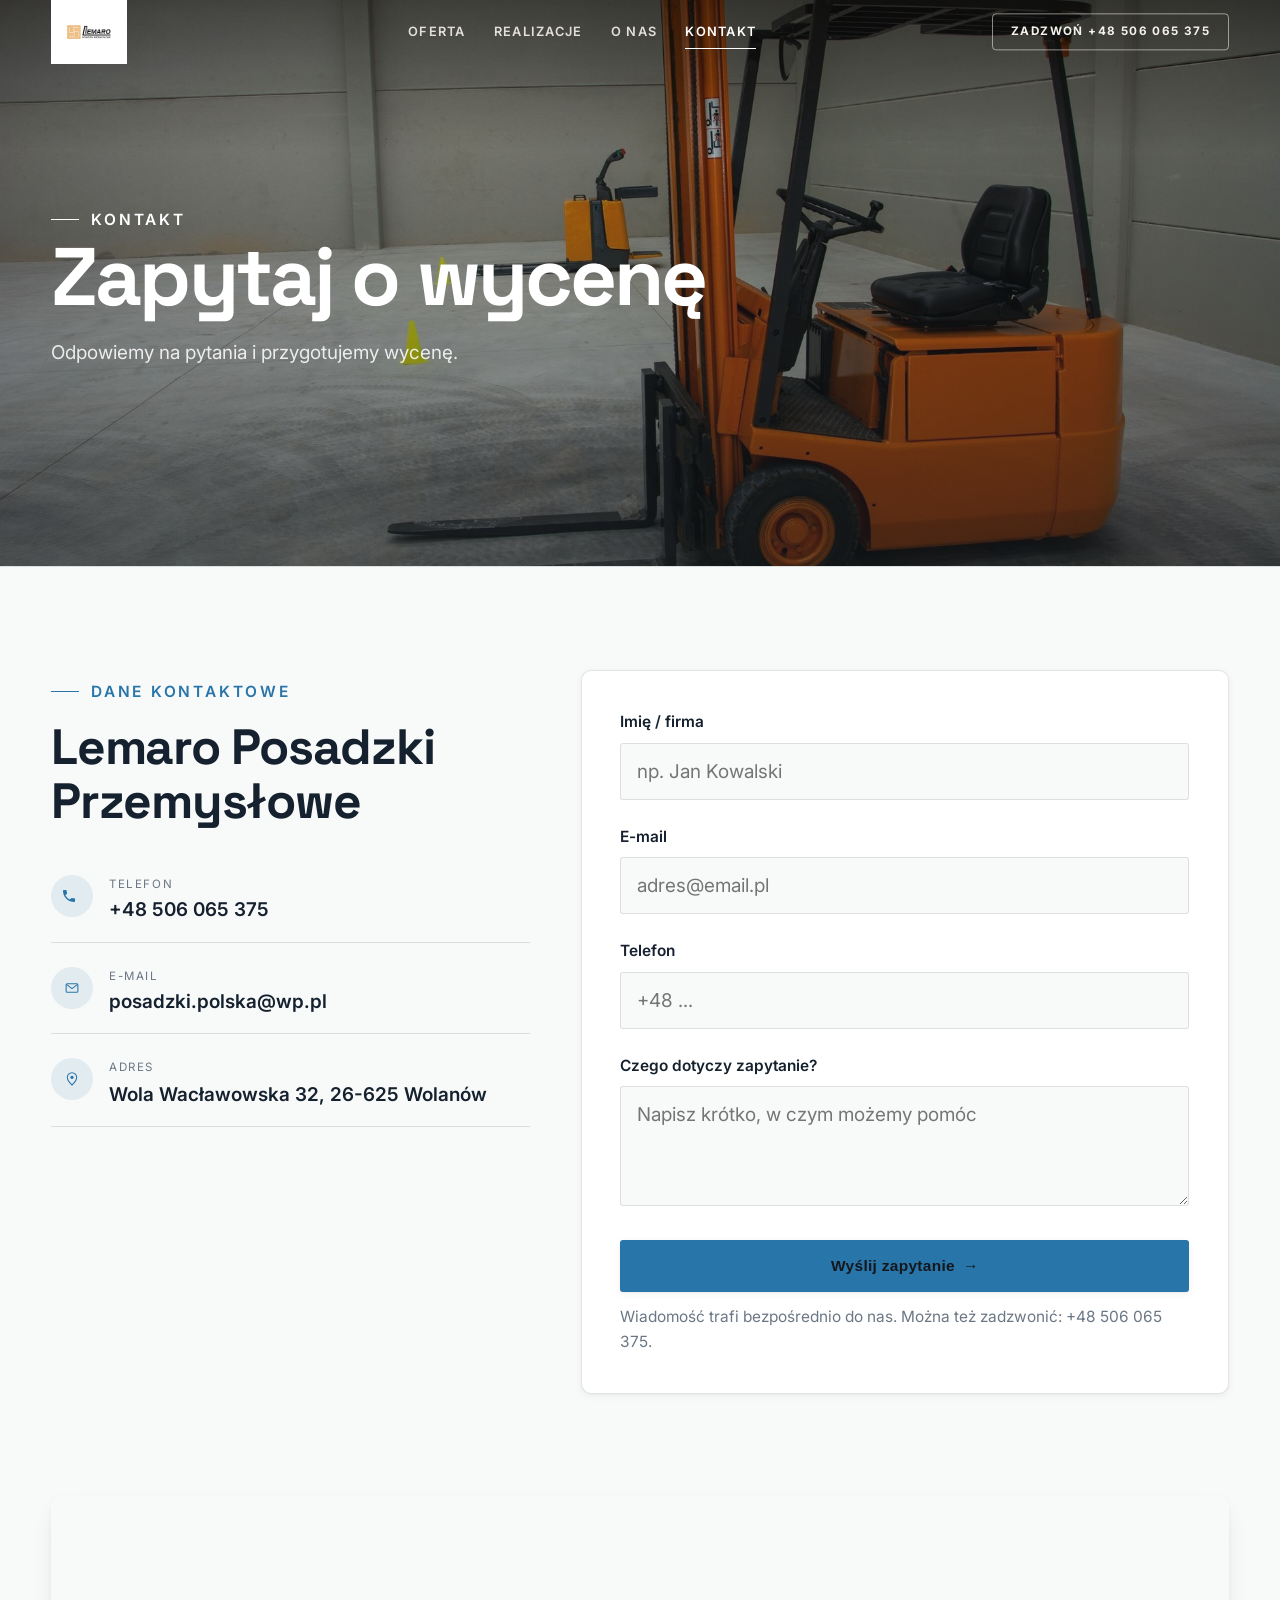
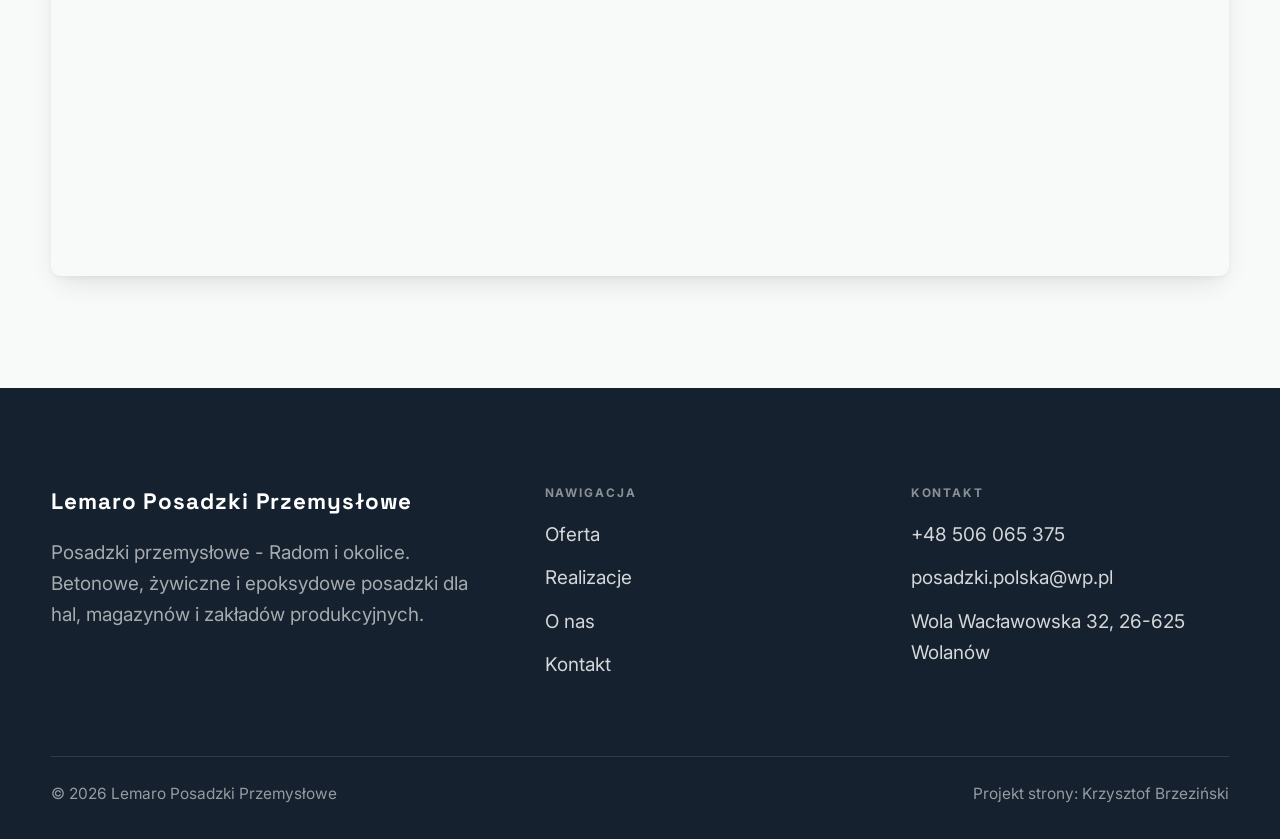
==== kontakt.html @ b65dfb11 "Demo: Lemaro Posadzki Przemysłowe (Radom) — posadzki betonowe, żywiczne i epoksydowe" ====
<!DOCTYPE html>
<html lang="pl">
<head>
<meta charset="UTF-8">
<meta name="viewport" content="width=device-width, initial-scale=1.0">
<title>Kontakt - Lemaro Posadzki Przemysłowe</title>
<meta name="description" content="Kontakt Lemaro Posadzki Przemysłowe - Wola Wacławowska 32, 26-625 Wolanów">
<link rel="preconnect" href="https://fonts.googleapis.com">
<link rel="preconnect" href="https://fonts.gstatic.com" crossorigin>
<link href="https://fonts.googleapis.com/css2?family=Space+Grotesk:wght@500;600;700&family=Inter:wght@400;500;600&display=swap" rel="stylesheet">
<link rel="stylesheet" href="assets/styles.css">
</head>
<body>

<header class="nav">
  <div class="wrap nav-inner">
    <a class="brand brand-has-logo" href="index.html"><img class="brand-logo" src="img/logo.jpg" alt="Lemaro Posadzki Przemysłowe"></a>
    <nav class="nav-links">
      <a href="oferta.html">Oferta</a>
      <a href="realizacje.html">Realizacje</a>
      <a href="o-nas.html">O nas</a>
      <a href="kontakt.html" class="active">Kontakt</a>
      <a href="tel:+48506065375" class="btn btn-accent">Zadzwoń +48 506 065 375</a>
    </nav>
    <button class="nav-toggle" aria-label="Menu"><span></span><span></span><span></span></button>
  </div>
</header>

<section class="pagehead">
  <img src="img/g4.jpg" alt="Lemaro Posadzki Przemysłowe - Zapytaj o wycenę">
  <div class="wrap">
    <span class="eyebrow">Kontakt</span>
    <h1>Zapytaj o wycenę</h1>
    <p>Odpowiemy na pytania i przygotujemy wycenę.</p>
  </div>
</section>
<section>
  <div class="wrap contact-grid">
    <div class="reveal">
      <span class="eyebrow">Dane kontaktowe</span>
      <h2 style="margin:var(--space-4) 0 var(--space-6)">Lemaro Posadzki Przemysłowe</h2>
      <div class="info-list">
        <div class="info-row"><div class="ic"><svg class="ico-tel" width="16" height="16" viewBox="0 0 24 24" fill="none" aria-hidden="true"><path d="M6.6 10.8a15.5 15.5 0 0 0 6.6 6.6l2.2-2.2a1 1 0 0 1 1-.24 11.4 11.4 0 0 0 3.6.58 1 1 0 0 1 1 1V20a1 1 0 0 1-1 1A17 17 0 0 1 3 4a1 1 0 0 1 1-1h3.5a1 1 0 0 1 1 1c0 1.25.2 2.46.58 3.6a1 1 0 0 1-.25 1l-2.23 2.2Z" fill="currentColor"/></svg></div><div><div class="lbl">Telefon</div><a class="val" href="tel:+48506065375">+48 506 065 375</a></div></div>
        <div class="info-row"><div class="ic"><svg class="ico-mail" width="16" height="16" viewBox="0 0 24 24" fill="none" aria-hidden="true"><rect x="3.2" y="5.5" width="17.6" height="13" rx="1.6" stroke="currentColor" stroke-width="1.6"/><path d="M4 7l8 6 8-6" stroke="currentColor" stroke-width="1.6" stroke-linecap="round" stroke-linejoin="round"/></svg></div><div><div class="lbl">E-mail</div><a class="val" href="mailto:posadzki.polska@wp.pl">posadzki.polska@wp.pl</a></div></div>
        <div class="info-row"><div class="ic"><svg class="ico-pin" width="16" height="16" viewBox="0 0 24 24" fill="none" aria-hidden="true"><path d="M12 21s7-6.1 7-11.5A7 7 0 0 0 5 9.5C5 14.9 12 21 12 21Z" stroke="currentColor" stroke-width="1.6" fill="none"/><circle cx="12" cy="9.5" r="2.4" fill="currentColor"/></svg></div><div><div class="lbl">Adres</div><div class="val">Wola Wacławowska 32, 26-625 Wolanów</div></div></div>
      </div>
    </div>
    <div class="reveal">
      <form class="form" action="https://formsubmit.co/posadzki.polska@wp.pl" method="POST">
        <input type="hidden" name="_subject" value="Zapytanie ze strony Lemaro Posadzki Przemysłowe">
        <input type="hidden" name="_captcha" value="false">
        <input type="hidden" name="_template" value="table">
        <div class="fld"><label for="name">Imię / firma</label><input id="name" name="name" type="text" placeholder="np. Jan Kowalski" required></div>
        <div class="fld"><label for="email">E-mail</label><input id="email" name="email" type="email" placeholder="adres@email.pl" required></div>
        <div class="fld"><label for="phone">Telefon</label><input id="phone" name="phone" type="tel" placeholder="+48 ..."></div>
        <div class="fld"><label for="msg">Czego dotyczy zapytanie?</label><textarea id="msg" name="message" placeholder="Napisz krótko, w czym możemy pomóc" required></textarea></div>
        <button type="submit" class="btn btn-accent" style="width:100%;justify-content:center">Wyślij zapytanie <span class="arr">→</span></button>
        <p class="note">Wiadomość trafi bezpośrednio do nas. Można też zadzwonić: +48 506 065 375.</p>
      </form>
    </div>
  </div>
</section>
<section style="padding-top:0">
  <div class="wrap reveal">
    <iframe class="map" title="Lemaro Posadzki Przemysłowe - Radom" src="https://maps.google.com/maps?q=51.393577%2C21.022361&z=15&output=embed" loading="lazy" referrerpolicy="no-referrer-when-downgrade"></iframe>
  </div>
</section>

<footer>
  <div class="wrap">
    <div class="foot-grid">
      <div class="foot-brand">
        <div class="name">Lemaro Posadzki Przemysłowe</div>
        <p>Posadzki przemysłowe - Radom i okolice. Betonowe, żywiczne i epoksydowe posadzki dla hal, magazynów i zakładów produkcyjnych.</p>
      </div>
      <div class="foot-col">
        <h4>Nawigacja</h4>
        <a href="oferta.html">Oferta</a>
        <a href="realizacje.html">Realizacje</a>
        <a href="o-nas.html">O nas</a>
        <a href="kontakt.html">Kontakt</a>
      </div>
      <div class="foot-col">
        <h4>Kontakt</h4>
        <a href="tel:+48506065375">+48 506 065 375</a>
        <a href="mailto:posadzki.polska@wp.pl">posadzki.polska@wp.pl</a>
        <p>Wola Wacławowska 32, 26-625 Wolanów</p>
      </div>
    </div>
    <div class="foot-bot">
      <span>© 2026 Lemaro Posadzki Przemysłowe</span>
      <span>Projekt strony: Krzysztof Brzeziński</span>
    </div>
  </div>
</footer>
<div class="sticky-call"><a class="sc-call" href="tel:+48506065375"><svg class="ico-tel" width="16" height="16" viewBox="0 0 24 24" fill="none" aria-hidden="true"><path d="M6.6 10.8a15.5 15.5 0 0 0 6.6 6.6l2.2-2.2a1 1 0 0 1 1-.24 11.4 11.4 0 0 0 3.6.58 1 1 0 0 1 1 1V20a1 1 0 0 1-1 1A17 17 0 0 1 3 4a1 1 0 0 1 1-1h3.5a1 1 0 0 1 1 1c0 1.25.2 2.46.58 3.6a1 1 0 0 1-.25 1l-2.23 2.2Z" fill="currentColor"/></svg> Zadzwoń</a><a class="sc-quote" href="kontakt.html">Bezpłatna wycena</a></div>

<script src="assets/main.js"></script>
</body>
</html>
---- assets/styles.css ----
/* ============================================================
   STOLBASZ — premium, architektoniczny B2B fit-out
   Jasna paleta, zero brązu. System wg premium-web-craft.
   Projekt strony: Krzysztof Brzeziński
   ============================================================ */

:root{
  /* PALETA — jasna, architektoniczna, chłodna */
  --paper:#F4F6F8;          /* główne tło */
  --paper-2:#E7EBEF;        /* sekcje alternatywne (chłodny jasny szary) */
  --paper-3:#E7EBEF;        /* delikatne wypełnienia */
  --ink:#15212E;            /* tekst główny — chłodny grafit */
  --ink-soft:#243443;       /* nagłówki drugorzędne */
  --muted:#6B7785;          /* tekst poboczny */
  --line:rgba(21,33,46,.12);/* hairline */
  --accent:#E8A317;         /* stonowany petrol-slate — jedyny akcent */
  --accent-d:#C9870C;
  --accent-soft:rgba(232,163,23,.10);
  --dark:#15212E;           /* sekcje ciemne (stopka/CTA) */

  /* ODSTĘPY — skala 4/8 */
  --space-1:4px; --space-2:8px; --space-3:12px; --space-4:16px; --space-5:24px;
  --space-6:32px; --space-7:48px; --space-8:64px; --space-9:96px; --space-10:128px;

  /* TYPOGRAFIA — fluid clamp() (skala podbita 16.07.2026: większe, czytelniejsze litery — uwaga Adama) */
  --text-sm:clamp(.9rem,.87rem + .12vw,1rem);
  --text-base:clamp(1.08rem,1.04rem + .18vw,1.2rem);
  --text-lg:clamp(1.24rem,1.15rem + .34vw,1.44rem);
  --text-h3:clamp(1.34rem,1.22rem + .55vw,1.66rem);
  --text-h2:clamp(2.1rem,1.66rem + 2.1vw,3.1rem);
  --text-h1:clamp(2.9rem,2.1rem + 4vw,5.1rem);

  /* PROMIENIE — architektoniczne, raczej ostre */
  --r-sm:3px; --r-md:6px; --r-lg:10px;

  /* RUCH */
  --ease:cubic-bezier(.25,.46,.45,.94); --dur:.24s;

  /* CIENIE — miękkie, warstwowe */
  --sh-sm:0 1px 2px rgba(16,24,32,.04), 0 2px 8px rgba(16,24,32,.05);
  --sh-md:0 2px 6px rgba(16,24,32,.05), 0 12px 28px -8px rgba(16,24,32,.12);
  --sh-lg:0 6px 14px rgba(16,24,32,.07), 0 26px 56px -18px rgba(16,24,32,.22);

  --hairline:1px solid var(--line);

  --font-display:'Space Grotesk','Inter',sans-serif;
  --font-body:'Inter',sans-serif;
}

*{box-sizing:border-box;margin:0;padding:0}
html{scroll-behavior:smooth}
body{
  font-family:var(--font-body);
  font-size:var(--text-base);
  line-height:1.65;
  color:var(--ink);
  background:var(--paper);
  -webkit-font-smoothing:antialiased;
  text-rendering:optimizeLegibility;
}
img{max-width:100%;display:block}
a{color:inherit;text-decoration:none}

.wrap{width:min(92%,1180px);margin-inline:auto}
section{padding-block:clamp(52px,6.5vw,96px)}

h1,h2,h3{font-family:var(--font-display);font-weight:700;line-height:1.08;letter-spacing:-.02em;color:var(--ink)}
h1{font-size:var(--text-h1);letter-spacing:-.035em}
h2{font-size:var(--text-h2);letter-spacing:-.025em}
h3{font-size:var(--text-h3)}
p{max-width:65ch}

.eyebrow{
  font-family:var(--font-body);
  font-size:var(--text-sm);
  font-weight:600;
  letter-spacing:.18em;
  text-transform:uppercase;
  color:var(--accent);
  display:inline-flex;align-items:center;gap:var(--space-3);
}
.eyebrow::before{content:"";width:28px;height:1px;background:var(--accent);display:inline-block}

.muted{color:var(--muted)}
.lead{font-size:var(--text-lg);line-height:1.55;color:var(--ink-soft);max-width:50ch}

/* ---------- BUTTONS ---------- */
.btn{
  display:inline-flex;align-items:center;gap:var(--space-2);
  font-weight:600;font-size:var(--text-sm);letter-spacing:.02em;
  padding:var(--space-4) var(--space-6);
  border-radius:var(--r-sm);
  transition:transform var(--dur) var(--ease),box-shadow var(--dur) var(--ease),background var(--dur) var(--ease);
  cursor:pointer;border:1px solid transparent;
}
.btn-accent{background:var(--accent);color:#fff;box-shadow:var(--sh-sm)}
.btn-accent:hover{background:var(--accent-d);transform:translateY(-2px);box-shadow:var(--sh-md)}
.btn-accent:active{transform:translateY(0);box-shadow:var(--sh-sm)}
.btn-ghost{background:transparent;color:var(--ink);border-color:var(--line)}
.btn-ghost:hover{border-color:var(--accent);color:var(--accent);transform:translateY(-2px)}
.btn-light{background:#fff;color:var(--ink);box-shadow:var(--sh-sm)}
.btn-light:hover{transform:translateY(-2px);box-shadow:var(--sh-md)}
.btn .arr{transition:transform var(--dur) var(--ease)}
.btn:hover .arr{transform:translateX(4px)}

/* ---------- NAV ---------- */
.nav{
  position:sticky;top:0;z-index:50;
  background:color-mix(in srgb,var(--paper) 88%,transparent);
  backdrop-filter:saturate(140%) blur(10px);
  border-bottom:var(--hairline);
}
.nav-inner{display:flex;align-items:center;justify-content:space-between;height:72px}
.brand{display:flex;flex-direction:column;line-height:1}
.brand .name{font-family:var(--font-display);font-weight:800;font-size:1.35rem;letter-spacing:.04em}
.brand .sub{font-size:.62rem;letter-spacing:.34em;text-transform:uppercase;color:var(--muted);margin-top:5px}
.nav-links{display:flex;align-items:center;gap:var(--space-6)}
.nav-links a{font-size:var(--text-sm);font-weight:500;color:var(--ink-soft);position:relative;padding-block:4px;transition:color var(--dur) var(--ease)}
.nav-links a::after{content:"";position:absolute;left:0;bottom:0;width:0;height:1.5px;background:var(--accent);transition:width var(--dur) var(--ease)}
.nav-links a:hover,.nav-links a.active{color:var(--ink)}
.nav-links a:hover::after,.nav-links a.active::after{width:100%}
.nav-links .btn{padding:var(--space-2) var(--space-5)}
/* przyciski w nav: właściwy kolor (przebij .nav-links a) + bez podkreślenia */
.nav-links a.btn-accent{color:#fff}
.nav-links a.btn-ghost,.nav-links a.btn-light{color:var(--ink)}
.nav-links a.btn::after{display:none}
.nav-toggle{display:none;background:none;border:none;cursor:pointer;flex-direction:column;gap:5px;padding:8px}
.nav-toggle span{width:24px;height:2px;background:var(--ink);transition:var(--dur)}

/* ---------- HERO (split) ---------- */
.hero{position:relative;overflow:hidden;border-bottom:var(--hairline)}
.hero-grid{display:grid;grid-template-columns:1.05fr .95fr;gap:clamp(24px,4vw,60px);align-items:center;
  padding-block:clamp(36px,4.5vw,64px)}
.hero-copy .eyebrow{margin-bottom:var(--space-5)}
.hero-copy h1{margin-bottom:var(--space-5)}
.hero-copy .lead{margin-bottom:var(--space-7)}
.hero-actions{display:flex;flex-wrap:wrap;gap:var(--space-4)}
.hero-art{position:relative;aspect-ratio:4/3;border-radius:var(--r-lg);overflow:hidden;box-shadow:var(--sh-lg)}
.hero-art img{width:100%;height:100%;object-fit:cover}
.hero-art::after{content:"";position:absolute;inset:0;background:linear-gradient(180deg,transparent 55%,rgba(18,24,28,.28))}
.hero-badge{position:absolute;left:var(--space-5);bottom:var(--space-5);z-index:2;
  background:rgba(252,252,251,.94);backdrop-filter:blur(4px);
  border-radius:var(--r-md);padding:var(--space-4) var(--space-5);box-shadow:var(--sh-md);max-width:78%}
.hero-badge strong{display:block;font-family:var(--font-display);font-size:1rem;letter-spacing:-.01em}
.hero-badge span{font-size:var(--text-sm);color:var(--muted)}

/* ---------- HERO duży / kinowy (strona główna) ---------- */
.hero-cine{position:relative;min-height:clamp(560px,82vh,840px);min-height:clamp(560px,82svh,840px);display:flex;align-items:center;overflow:hidden;border-bottom:var(--hairline)}
.hero-cine>img{position:absolute;inset:0;width:100%;height:100%;object-fit:cover;z-index:0}
.hero-cine::after{content:"";position:absolute;inset:0;z-index:1;
  background:linear-gradient(95deg,rgba(13,18,23,.86) 0%,rgba(13,18,23,.64) 32%,rgba(13,18,23,.24) 62%,rgba(13,18,23,.04) 100%)}
.hero-cine .wrap{position:relative;z-index:2;padding-block:var(--space-8)}
.hero-cine .hero-copy{max-width:660px}
.hero-cine .eyebrow{color:#fff;margin-bottom:var(--space-5)}
.hero-cine .eyebrow::before{background:#fff}
.hero-cine h1{color:#fff;margin-bottom:var(--space-5);font-size:clamp(2.9rem,2rem + 4.4vw,5.2rem)}
.hero-cine .lead{color:rgba(255,255,255,.92);max-width:48ch;margin-bottom:var(--space-7)}
.hero-cine .hero-actions{display:flex;flex-wrap:wrap;gap:var(--space-4)}
@media(max-width:680px){
  .hero-cine{min-height:clamp(520px,76vh,640px);min-height:clamp(520px,76svh,640px);align-items:flex-end}
  .hero-cine::after{background:linear-gradient(0deg,rgba(13,18,23,.9) 6%,rgba(13,18,23,.45) 55%,rgba(13,18,23,.25) 100%)}
  .hero-cine .wrap{padding-bottom:var(--space-9)}
}

/* full-bleed hero variant (podstrony) */
.pagehead{position:relative;min-height:46vh;min-height:46svh;display:flex;align-items:flex-end;overflow:hidden;border-bottom:var(--hairline)}
.pagehead img{position:absolute;inset:0;width:100%;height:100%;object-fit:cover}
.pagehead::after{content:"";position:absolute;inset:0;background:linear-gradient(180deg,rgba(18,24,28,.25),rgba(18,24,28,.62))}
.pagehead .wrap{position:relative;z-index:2;padding-block:var(--space-9);color:#fff}
.pagehead h1{color:#fff;max-width:18ch}
.pagehead .eyebrow{color:#fff}
.pagehead .eyebrow::before{background:#fff}
.pagehead p{color:rgba(255,255,255,.86);margin-top:var(--space-4);max-width:54ch}

/* ---------- STRIP (pasek skrótów / liczby) ---------- */
.strip{background:var(--dark);color:#fff}
.strip .wrap{display:grid;grid-template-columns:repeat(4,1fr);gap:var(--space-6);padding-block:var(--space-8)}
.strip .item .k{font-family:var(--font-display);font-size:clamp(1.6rem,1.2rem + 1.4vw,2.4rem);font-weight:800;letter-spacing:-.02em;color:#fff}
.strip .item .v{font-size:var(--text-sm);color:rgba(255,255,255,.66);margin-top:var(--space-2);line-height:1.45}
.strip .item{border-left:2px solid var(--accent);padding-left:var(--space-5)}

/* ---------- SECTION HEAD ---------- */
.head{max-width:48rem;margin-bottom:var(--space-8)}
.head.center{margin-inline:auto;text-align:center}
.head .eyebrow{margin-bottom:var(--space-4)}
.head h2{margin-bottom:var(--space-4)}
.head p{color:var(--muted);font-size:var(--text-lg);line-height:1.55}
.head.center p{margin-inline:auto}

/* ---------- INTRO SPLIT ---------- */
.split{display:grid;grid-template-columns:.92fr 1.08fr;gap:clamp(28px,5vw,80px);align-items:center}
.split.rev{grid-template-columns:1.08fr .92fr}
.split.rev .split-art{order:-1}
.split-art{position:relative;aspect-ratio:5/4;border-radius:var(--r-lg);overflow:hidden;box-shadow:var(--sh-lg)}
.split-art img{width:100%;height:100%;object-fit:cover}
.split-copy h2{margin-bottom:var(--space-5)}
.split-copy p+p{margin-top:var(--space-4)}
.split-copy .btn{margin-top:var(--space-6)}

/* ---------- SERVICES (zakres) ---------- */
.svc-grid{display:grid;grid-template-columns:repeat(auto-fit,minmax(280px,1fr));gap:var(--space-5)}
.svc{background:#fff;border:var(--hairline);border-radius:var(--r-md);padding:var(--space-7) var(--space-6);
  transition:transform var(--dur) var(--ease),box-shadow var(--dur) var(--ease),border-color var(--dur) var(--ease);
  position:relative;overflow:hidden}
.svc::before{content:"";position:absolute;left:0;top:0;width:3px;height:0;background:var(--accent);transition:height var(--dur) var(--ease)}
.svc:hover{transform:translateY(-4px);box-shadow:var(--sh-md);border-color:transparent}
.svc:hover::before{height:100%}
.svc .ic{font-family:var(--font-display);font-size:.8rem;font-weight:700;letter-spacing:.12em;color:var(--accent);margin-bottom:var(--space-4)}
.svc h3{margin-bottom:var(--space-3);font-size:1.22rem}
.svc p{color:var(--muted);font-size:var(--text-base);line-height:1.6}

/* big detailed service rows */
.svc-row{display:grid;grid-template-columns:.8fr 1.2fr;gap:clamp(20px,4vw,60px);align-items:center;padding-block:var(--space-8)}
.svc-row+.svc-row{border-top:var(--hairline)}
.svc-row.rev{grid-template-columns:1.2fr .8fr}
.svc-row.rev .svc-row-art{order:-1}
.svc-row-art{aspect-ratio:4/3;border-radius:var(--r-md);overflow:hidden;box-shadow:var(--sh-md)}
.svc-row-art img{width:100%;height:100%;object-fit:cover}
.svc-row h3{font-size:1.5rem;margin-bottom:var(--space-4)}
.svc-row .num{font-family:var(--font-display);font-size:.85rem;font-weight:700;letter-spacing:.14em;color:var(--accent);display:block;margin-bottom:var(--space-3)}
.svc-row ul{list-style:none;margin-top:var(--space-4);display:flex;flex-direction:column;gap:var(--space-2)}
.svc-row li{position:relative;padding-left:var(--space-5);color:var(--muted);font-size:var(--text-base)}
.svc-row li::before{content:"";position:absolute;left:0;top:.62em;width:8px;height:1px;background:var(--accent)}

/* ---------- GALLERY (realizacje) ---------- */
.gallery{display:grid;grid-template-columns:repeat(12,1fr);gap:var(--space-4);grid-auto-rows:200px}
/* GALERIA MASONRY — pionowe zdjęcia (portrety beauty/wellness) bez przycinania: kolumny, height auto */
.gallery-masonry{column-count:3;column-gap:var(--space-4)}
@media(max-width:900px){.gallery-masonry{column-count:2}}
@media(max-width:560px){.gallery-masonry{column-count:1}}
.gallery-masonry .m-tile{break-inside:avoid;margin:0 0 var(--space-4);padding:0;position:relative;overflow:hidden;border-radius:var(--r-md);border:1px solid var(--line)}
.gallery-masonry .m-tile img{width:100%;height:auto;display:block}
.gallery-masonry .m-tile .cap{position:absolute;left:0;right:0;bottom:0;padding:var(--space-4);color:#fff;background:linear-gradient(0deg,rgba(0,0,0,.55),transparent);font-size:var(--text-sm)}
.gallery-masonry .m-tile .cap small{display:block;font-weight:400;opacity:.78;letter-spacing:.04em;text-transform:uppercase;font-size:.66rem;margin-top:3px}
.tile{position:relative;overflow:hidden;border-radius:var(--r-md);box-shadow:var(--sh-sm);
  transition:transform var(--dur) var(--ease),box-shadow var(--dur) var(--ease)}
.tile img{width:100%;height:100%;object-fit:cover;transition:transform .6s var(--ease)}
.tile:hover{box-shadow:var(--sh-md)}
.tile:hover img{transform:scale(1.05)}
.tile .cap{position:absolute;left:0;right:0;bottom:0;padding:var(--space-5) var(--space-4) var(--space-4);
  background:linear-gradient(transparent,rgba(18,24,28,.78));color:#fff;
  font-size:var(--text-sm);font-weight:600;letter-spacing:.01em;
  opacity:0;transform:translateY(8px);transition:var(--dur) var(--ease)}
.tile:hover .cap{opacity:1;transform:translateY(0)}
.tile .cap small{display:block;font-weight:400;opacity:.78;letter-spacing:.04em;text-transform:uppercase;font-size:.66rem;margin-top:3px}
/* bento spans */
.t-wide{grid-column:span 6}
.t-tall{grid-column:span 6;grid-row:span 2}
.t-std{grid-column:span 6}
.t-third{grid-column:span 4}
.t-two3{grid-column:span 8}

/* ---------- TRUST / WIARYGODNOŚĆ ---------- */
.trust{background:var(--paper-2)}
.trust-grid{display:grid;grid-template-columns:repeat(auto-fit,minmax(240px,1fr));gap:var(--space-5);margin-top:var(--space-7)}
.trust-card{background:#fff;border-radius:var(--r-md);padding:var(--space-7) var(--space-6);box-shadow:var(--sh-sm);border-top:3px solid var(--accent)}
.trust-card .big{font-family:var(--font-display);font-size:clamp(1.8rem,1.3rem + 1.6vw,2.6rem);font-weight:800;letter-spacing:-.02em;color:var(--ink);line-height:1}
.trust-card h3{font-size:1.12rem;margin:var(--space-3) 0 var(--space-2)}
.trust-card p{color:var(--muted);font-size:var(--text-base);line-height:1.55}

/* ---------- CTA band ---------- */
.cta{background:var(--dark);color:#fff;position:relative;overflow:hidden}
.cta .wrap{display:grid;grid-template-columns:1.4fr .6fr;gap:var(--space-7);align-items:center;position:relative;z-index:2}
.cta h2{color:#fff;max-width:20ch}
.cta p{color:rgba(255,255,255,.74);margin-top:var(--space-4)}
.cta-actions{display:flex;flex-direction:column;gap:var(--space-3);align-items:flex-start}
.cta::before{content:"";position:absolute;right:-80px;top:-80px;width:360px;height:360px;border-radius:50%;
  background:radial-gradient(circle,var(--accent-soft),transparent 70%)}

/* ---------- CONTACT ---------- */
.contact-grid{display:grid;grid-template-columns:.85fr 1.15fr;gap:clamp(28px,4vw,56px);align-items:start}
.info-list{display:flex;flex-direction:column;gap:var(--space-2)}
.info-row{display:flex;gap:var(--space-4);align-items:flex-start;padding-block:var(--space-4);border-bottom:var(--hairline)}
.info-row .ic{flex:none;width:42px;height:42px;display:grid;place-items:center;border-radius:50%;
  background:var(--accent-soft);color:var(--accent);font-size:1.05rem}
.info-row .lbl{font-size:.72rem;letter-spacing:.14em;text-transform:uppercase;color:var(--muted)}
.info-row .val{font-weight:600;font-size:var(--text-base);margin-top:2px}
.info-row a.val:hover{color:var(--accent)}
.map{border:none;border-radius:var(--r-lg);box-shadow:var(--sh-md);width:100%;height:100%;min-height:380px;filter:grayscale(.2) contrast(1.02)}
.form{background:#fff;border:var(--hairline);border-radius:var(--r-lg);padding:clamp(24px,3vw,40px);box-shadow:var(--sh-sm)}
.form .fld{margin-bottom:var(--space-5)}
.form label{display:block;font-size:var(--text-sm);font-weight:600;margin-bottom:var(--space-2)}
.form input,.form textarea{width:100%;font-family:inherit;font-size:var(--text-base);color:var(--ink);
  padding:var(--space-4);border:var(--hairline);border-radius:var(--r-sm);background:var(--paper);transition:border-color var(--dur)}
.form input:focus,.form textarea:focus{outline:none;border-color:var(--accent);background:#fff}
.form textarea{resize:vertical;min-height:120px}
.form .note{font-size:var(--text-sm);color:var(--muted);margin-top:var(--space-3)}

/* ---------- FOOTER ---------- */
footer{background:var(--dark);color:#fff;padding-block:var(--space-9) var(--space-6)}
.foot-grid{display:grid;grid-template-columns:1.4fr 1fr 1fr;gap:var(--space-7);margin-bottom:var(--space-8)}
.foot-brand .name{font-family:var(--font-display);font-weight:800;font-size:1.4rem;letter-spacing:.04em}
.foot-brand p{color:rgba(255,255,255,.62);margin-top:var(--space-4);font-size:var(--text-base);max-width:38ch}
.foot-col h4{font-size:.74rem;letter-spacing:.16em;text-transform:uppercase;color:rgba(255,255,255,.5);margin-bottom:var(--space-4)}
.foot-col a,.foot-col p{display:block;color:rgba(255,255,255,.82);font-size:var(--text-base);margin-bottom:var(--space-3)}
.foot-col a:hover{color:#fff}
.foot-bot{border-top:1px solid rgba(255,255,255,.12);padding-top:var(--space-5);display:flex;justify-content:space-between;flex-wrap:wrap;gap:var(--space-3);
  font-size:var(--text-sm);color:rgba(255,255,255,.55)}
.foot-bot a:hover{color:#fff}

/* ---------- REVEAL ---------- */
.reveal{opacity:0;transform:translateY(22px);transition:opacity .6s var(--ease),transform .6s var(--ease)}
.reveal.in{opacity:1;transform:none}

/* ---------- RESPONSIVE ---------- */
@media(max-width:920px){
  .hero-grid,.split,.split.rev,.svc-row,.svc-row.rev,.cta .wrap,.contact-grid,.foot-grid{grid-template-columns:1fr}
  .split.rev .split-art,.svc-row.rev .svc-row-art{order:0}
  .hero-art{aspect-ratio:16/10;max-height:420px}
  .strip .wrap{grid-template-columns:repeat(2,1fr);gap:var(--space-7)}
  .gallery{grid-auto-rows:180px}
  .t-wide,.t-tall,.t-std,.t-third,.t-two3{grid-column:span 6}
  .t-tall{grid-row:span 1}
  .cta-actions{flex-direction:row;flex-wrap:wrap}
  .foot-grid{gap:var(--space-6)}
}
@media(max-width:680px){
  .nav-links{position:fixed;inset:72px 0 auto 0;background:var(--paper);flex-direction:column;align-items:stretch;
    gap:0;padding:var(--space-4) 6%;border-bottom:var(--hairline);box-shadow:var(--sh-md);
    transform:translateY(-120%);transition:transform var(--dur) var(--ease)}
  .nav-links.open{transform:translateY(0)}
  .nav-links a{padding-block:var(--space-4);border-bottom:var(--hairline)}
  .nav-links .btn{margin-top:var(--space-3);justify-content:center}
  .nav-toggle{display:flex}
  .strip .wrap{grid-template-columns:1fr}
  .gallery{grid-template-columns:repeat(6,1fr)}
  .foot-grid{grid-template-columns:1fr}
}
@media(prefers-reduced-motion:reduce){
  *{animation-duration:.01ms!important;transition:none!important}
  .reveal{opacity:1!important;transform:none!important}
  html{scroll-behavior:auto}
}

/* ============================================================
   PREMIUM LAYER — destylat deep-researchu branż (anty-AI, spokój).
   Zmienne STOLBASZ (--accent/--ink/--paper/--line/--dark). Ruch ledwo
   zauważalny, krzywa cubic-bezier(.16,.84,.44,1); prefers-reduced-motion
   pokryte blanketem wyżej. Karty hairline zamiast cieni = #1 sygnał „nie-AI".
   ============================================================ */

/* więcej oddechu między sekcjami (liderzy: 110-130px) */
section{padding-block:clamp(64px,8vw,128px)}

/* 1) Aksamitny reveal — dłuższa, miękka krzywa zamiast „skoku" */
.reveal{transition:opacity .9s cubic-bezier(.16,.84,.44,1),transform .9s cubic-bezier(.16,.84,.44,1);will-change:opacity,transform}
/* stagger TYLKO w galerii (tam pozycja = porządek dzieci) */
.gallery .reveal:nth-child(2){transition-delay:.07s}
.gallery .reveal:nth-child(3){transition-delay:.14s}
.gallery .reveal:nth-child(4){transition-delay:.21s}
.gallery .reveal:nth-child(5){transition-delay:.28s}
.gallery .reveal:nth-child(6){transition-delay:.35s}

/* 2) Hero STATYCZNY na .hero-cine — Ken Burns CAŁKIEM WYŁĄCZONY 26.06 (3. zgłoszenie Szymona).
   GENEZA: animowanie scale na <img> hero z teksturami (cegły/framugi) re-samplinguje obraz
   klatka po klatce → na części ekranów drobne drganie/shimmer = „heroshot się trzęsie".
   translateY usunięto wcześniej, scale-only + will-change/GPU NIE wystarczyły do GWARANCJI gładkości.
   Krzysztof zażądał pewności („make sure, że błąd się nie pojawi") > efekt. Zero animacji = 0% drgania.
   Delikatny zoom zostaje TYLKO w pełnoekranowych hero gastro/studio (hg-bg/hs-bg — tło, inny
   mechanizm, chwalone, nigdy nie zgłaszane). NIE wracać do KB na .hero-cine bez realnego testu
   na sprzęcie klienta — to ryzyko regresji „trzęsienia”. */
/* BEZPIECZNY "wow" na hero = jednorazowy FADE-IN (opacity), nie zoom.
   opacity nie dotyka bitmapy → gładkie na KAŻDYM zdjęciu/ekranie/GPU, zero ryzyka migotania.
   Geometryczny ruch (scale/translate) na .hero-cine jest ZAKAZANY (bramka pilnuje). */
@keyframes heroFade{from{opacity:0}to{opacity:1}}
.hero-cine>img{transform:none;animation:heroFade 1.1s ease-out both}

/* 3) Akcentowy hairline pod nagłówkiem sekcji, który „rysuje się" przy wejściu */
.head h2{position:relative;padding-bottom:18px}
.head h2::after{content:"";position:absolute;left:0;bottom:0;height:1px;width:0;background:var(--accent);transition:width 1s cubic-bezier(.16,.84,.44,1) .15s}
.head.center h2::after{left:50%;transform:translateX(-50%)}
.head.reveal.in h2::after,.head.center.reveal.in h2::after{width:54px}

/* 4) Karty HAIRLINE zamiast cieni/zaokrągleń (najmocniejszy anty-AI detal) */
.svc{background:transparent;border:1px solid var(--line);border-radius:var(--r-sm);box-shadow:none}
.svc:hover{box-shadow:none;border-color:var(--accent);transform:translateY(-3px)}
.trust-card{background:transparent;box-shadow:none;border:1px solid var(--line);border-top:2px solid var(--accent);border-radius:var(--r-sm)}
.tile{box-shadow:none;border-radius:var(--r-sm)}
.tile:hover{box-shadow:none}

/* 5) Sticky-nav kondensuje się po przewinięciu (sygnał dopracowania) */
.nav{transition:box-shadow .4s ease,background .4s ease}
.nav.is-stuck{box-shadow:0 1px 0 var(--line),0 14px 30px -24px rgba(0,0,0,.45)}
.nav-inner{transition:height .35s var(--ease)}
.nav.is-stuck .nav-inner{height:60px}

/* 6) MANIFESTO — pełnoekranowy cytat-bohater (zastępuje generyczne „Dlaczego my") */
.manifesto{background:var(--paper-2);text-align:center}
.manifesto .wrap{max-width:60rem}
.manifesto p{font-family:var(--font-display);font-style:italic;font-size:clamp(1.6rem,1rem + 2.4vw,2.8rem);line-height:1.32;color:var(--ink-soft);margin-inline:auto;max-width:26ch;position:relative;padding-top:var(--space-8)}
.manifesto p::before{content:"";position:absolute;top:0;left:50%;transform:translateX(-50%);width:54px;height:1px;background:var(--accent)}
.manifesto p span{color:var(--accent);font-style:italic}

/* 7) GATEWAYS — 3 duże bramy-zdjęcia (zamiast paska menu usług) */
.gateways{display:grid;grid-template-columns:repeat(3,1fr);gap:var(--space-4)}
.gateway{position:relative;aspect-ratio:3/4;overflow:hidden;border-radius:var(--r-sm);display:block}
.gateway img{width:100%;height:100%;object-fit:cover;transition:transform .8s var(--ease),filter .5s var(--ease)}
.gateway::after{content:"";position:absolute;inset:0;background:linear-gradient(180deg,transparent 38%,rgba(18,24,28,.74))}
.gateway:hover img{transform:scale(1.05);filter:brightness(1.05)}
.gateway .g-ttl{position:absolute;left:0;right:0;bottom:0;z-index:2;padding:var(--space-6) var(--space-5);color:#fff;font-family:var(--font-display);font-size:1.45rem;letter-spacing:-.01em;line-height:1.15}
.gateway .g-ttl small{display:block;font-family:var(--font-body);font-size:var(--text-sm);font-weight:400;opacity:.82;letter-spacing:.03em;margin-top:5px}
@media(max-width:760px){.gateways{grid-template-columns:1fr}.gateway{aspect-ratio:16/10}}

/* 8) LOGO klienta w nagłówku (gdy podane --logo) */
/* 52px domyślnie (feedback Bartka 06.07.2026: 40px ginęło, uwaga padła 3x; ~56px sprawdzone na żywym demie anna-borowiec-makeup) */
.brand-logo{height:64px;width:auto;max-width:300px;object-fit:contain;display:block}
.nav.is-stuck .brand-logo{height:52px}
@media(max-width:680px){.brand-logo{height:46px;max-width:210px}}


/* === RWD: nagłówki na wąskich ekranach (dodane 17.07.2026 razem z fixem clamp) ===
   Po przywróceniu działania clamp() dolna granica --text-h1 (2.9rem) rozpychała
   dokument przy długich polskich słowach na telefonach. Tu ją zjeżdżamy. */
@media (max-width:560px){
  :root{
    --text-h1:clamp(1.9rem, 1.15rem + 4.4vw, 2.7rem);
    --text-h2:clamp(1.5rem, 1rem + 3vw, 2.1rem);
  }
  .hero-cine h1{font-size:clamp(1.9rem, 1.15rem + 4.4vw, 2.7rem)}
  h1,h2{overflow-wrap:break-word}
}

/* === rodzina: fachowcy === */
/* ============================================================
   RODZINA: FACHOWCY (hydraulik/elektryk/remont/brukarstwo/ogrodzenia)
   Doklejane NA WIERZCH base.css. Dziedziczy paletę/fonty skórki (trade/elektryk).
   Filozofia: telefon-bohater + zaufanie + „bezpłatna wycena". Spokój, nie krzyk.
   (count-up i podwójny iframe mapy świadomie pominięte - krytyka blueprintu.)
   ============================================================ */

/* --- PROCES - oś „jak pracujemy" (podpis rodziny, czego nie ma w meblach) --- */
.proces{background:var(--paper-2)}
.proces-line{list-style:none;display:grid;grid-template-columns:repeat(4,1fr);gap:var(--space-5);position:relative;margin:0;padding:0}
.proces-line li{position:relative;padding-top:var(--space-7)}
.proces-line li::before{content:"";position:absolute;top:14px;left:0;right:0;height:1px;background:var(--line)}
.proces-line li:last-child::before{right:50%}
.proces-line li:first-child::before{left:50%}
.proces-line li::after{content:"";position:absolute;top:9px;left:calc(50% - 6px);width:11px;height:11px;border-radius:50%;background:var(--accent);box-shadow:0 0 0 4px var(--paper-2)}
.proces-line .pno{font-family:var(--font-display);font-weight:800;font-size:1.5rem;color:var(--accent);letter-spacing:-.02em;display:block;margin-bottom:var(--space-3);text-align:center}
.proces-line h3{font-size:1.1rem;margin-bottom:var(--space-2);text-align:center}
.proces-line p{color:var(--muted);font-size:var(--text-sm);line-height:1.5;text-align:center;max-width:26ch;margin-inline:auto}
@media(max-width:820px){
  .proces-line{grid-template-columns:1fr;gap:0}
  .proces-line li{padding:var(--space-5) 0 var(--space-5) var(--space-7)}
  .proces-line li::before{left:5px;right:auto;top:0;bottom:0;width:1px;height:auto}
  .proces-line li:first-child::before,.proces-line li:last-child::before{left:5px;right:auto}
  .proces-line li::after{top:var(--space-6);left:0}
  .proces-line .pno,.proces-line h3,.proces-line p{text-align:left;margin-inline:0}
}

/* --- OBSZAR DZIAŁANIA - lokalność (chipy z REALNEGO miasta, bez drugiego iframe) --- */
.obszar .head{text-align:center;margin-inline:auto}
.obszar .head .eyebrow{justify-content:center}
.obszar-list{list-style:none;display:flex;flex-wrap:wrap;justify-content:center;gap:var(--space-3);margin:0;padding:0;max-width:60rem;margin-inline:auto}
.obszar-list li{border:1px solid var(--line);border-radius:999px;padding:var(--space-2) var(--space-5);
  font-size:var(--text-sm);font-weight:600;color:var(--ink-soft);transition:border-color .24s var(--ease),color .24s var(--ease)}
.obszar-list li:hover{border-color:var(--accent);color:var(--accent)}
.obszar-list li.is-home{background:var(--accent);border-color:var(--accent);color:#fff}

/* --- STICKY-CALL - dolny pasek mobile (najważniejszy konwerter tej rodziny) --- */
.sticky-call{display:none}
@media(max-width:820px){
  .sticky-call{display:grid;grid-template-columns:1fr 1fr;gap:1px;position:fixed;left:0;right:0;bottom:0;z-index:90;
    background:var(--line);box-shadow:0 -6px 20px -10px rgba(0,0,0,.4)}
  .sticky-call a{padding:15px 8px;text-align:center;font-weight:700;font-size:.95rem;letter-spacing:.01em}
  .sc-call{background:var(--accent);color:#fff}
  .sc-quote{background:var(--paper);color:var(--ink)}
  body{padding-bottom:56px}
}

/* --- Blok „Awaria? Dzwoń” (opcjonalny, hydraulik/elektryk) --- */
.awaria{background:var(--dark);color:#fff}
.awaria .wrap{display:flex;flex-wrap:wrap;align-items:center;justify-content:space-between;gap:var(--space-5);padding-block:var(--space-7)}
.awaria h3{color:#fff;font-size:clamp(1.3rem,1rem + 1.2vw,1.8rem)}
.awaria p{color:rgba(255,255,255,.72);margin-top:var(--space-2)}
.awaria .btn-accent{white-space:nowrap}

/* === CERTYFIKATY / CZYM PRACUJEMY (gated: renderuje sie tylko gdy brief poda certy/marki/gwarancja) - mocny lever dla dekarzy === */
.auto-marki .marki-list{display:flex;flex-wrap:wrap;justify-content:center;gap:clamp(.8rem,2.5vw,1.6rem);list-style:none;margin:var(--space-7) 0 0;padding:0}
.auto-marki .marki-list li{font-family:var(--font-display);text-transform:uppercase;letter-spacing:.12em;font-weight:600;
  font-size:clamp(.82rem,1.5vw,1rem);color:var(--ink-soft);padding:.5rem 1rem;border:1px solid var(--line);border-radius:var(--r-sm)}
.marki-gwar{text-align:center;color:var(--muted);font-size:var(--text-sm);margin-top:var(--space-6)}

/* ============================================================
   FAZA 3 - OSOBNY UKŁAD FACHOWCY (research wf_e4ed63db + krytyka z policzonym WCAG). Doklejane na wierzch.
   Tożsamość: ZAUFANIE + DUŻY TELEFON + DOWÓD. Dwublok hero (zdjęcie | lity panel), bezpośrednio, solidnie.
   ============================================================ */

/* --- P0 KONTRAST: bursztyn jako TEKST na jasnym = 2.0 FAIL (policzone). Naprawy (bursztyn->ciemny tekst / ink). --- */
.btn-accent{color:#14171c}                                  /* bursztyn + ciemny tekst = 8.28 PASS */
.sticky-call .sc-call{color:#14171c}                        /* sticky bursztyn + ciemny tekst */
.obszar-list li.is-home{background:var(--ink);border-color:var(--ink);color:#fff}  /* było bursztyn+biel 2.17 -> ink+biel 16.29 */
.proces-line .pno{color:var(--ink-soft)}                    /* numery procesu: było bursztyn 2.0 -> ink-soft (czytelne); kropka osi zostaje bursztyn (grafika) */

/* --- Ikona telefonu (uzywana w hero hf-phone-num; nav styluje silnik NAV NOBU) --- */
.ico-tel{vertical-align:-2px;margin-right:.3em}

/* === HERO FACHOWCY: dwublok (zdjęcie | lity panel ink). Zdjęcie = PIERWSZE dziecko (blur-guard + mobilny stack). STATYCZNE. === */
.hero-fach{display:grid;grid-template-columns:1fr minmax(0,46%);min-height:clamp(540px,76vh,740px);min-height:clamp(540px,76svh,740px)}
.hf-photo{width:100%;height:100%;object-fit:cover;display:block;background:var(--paper-2)}  /* img = PIERWSZE dziecko sekcji (blur-guard); EAGER, bez animacji (zero janku) */
.hf-panel{order:-1;background:var(--ink);color:#fff;display:flex;flex-direction:column;justify-content:center;
  padding:clamp(2.2rem,5vw,4.5rem) clamp(1.6rem,4vw,3.6rem)}
.hf-kicker{font-family:var(--font-display);font-weight:700;text-transform:uppercase;letter-spacing:.14em;
  font-size:clamp(.74rem,1.4vw,.9rem);color:var(--accent)}
.hf-title{color:#fff;font-family:var(--font-display);font-weight:800;line-height:1.05;letter-spacing:-.01em;
  font-size:clamp(1.9rem,1.4rem + 2vw,3rem);margin:var(--space-3) 0 var(--space-5)}
.hf-phone{display:inline-flex;flex-direction:column;gap:.15rem;margin-bottom:var(--space-5);width:fit-content}
.hf-phone-lab{font-size:.74rem;text-transform:uppercase;letter-spacing:.14em;color:rgba(255,255,255,.66)}
.hf-phone-num{font-family:var(--font-display);font-weight:800;color:#fff;font-variant-numeric:tabular-nums;white-space:nowrap;
  font-size:clamp(2rem,1.4rem + 2.2vw,2.9rem);line-height:1;display:inline-flex;align-items:center}
.hf-phone-num .ico-tel{width:.7em;height:.7em;color:var(--accent);margin-right:.35em}   /* ikona bursztyn, cyfry białe */
.hf-phone:hover .hf-phone-num{color:var(--accent)}
.hf-actions{display:flex;flex-wrap:wrap;gap:var(--space-3)}
.hf-ghost{color:#fff;border-color:rgba(255,255,255,.45)}
.hf-trust{margin-top:var(--space-5);padding-top:var(--space-4);border-top:1px solid rgba(255,255,255,.16);
  color:rgba(255,255,255,.82);font-weight:600;font-size:var(--text-sm);letter-spacing:.01em}
@media(max-width:820px){
  .hero-fach{grid-template-columns:1fr;min-height:0}
  .hf-photo{aspect-ratio:16/10}
  .hf-panel{order:0;padding-block:clamp(2rem,7vw,3rem)}     /* DOM-order: zdjęcie na górze, panel pod */
}

/* === PROMISE BAR: zawsze-obecna sygnatura usługowa (anty recon-collapse) === */
.fach-promise{background:var(--paper-2);border-bottom:var(--hairline);padding-block:0}
.fach-promise .wrap{padding-block:var(--space-4)}
.fp-row{list-style:none;margin:0;padding:0;display:flex;flex-wrap:wrap;justify-content:center;align-items:center;gap:clamp(.6rem,2.4vw,2rem)}
.fp-row li{font-family:var(--font-display);font-weight:700;text-transform:uppercase;letter-spacing:.08em;
  font-size:clamp(.72rem,1.3vw,.85rem);color:var(--ink-soft);display:flex;align-items:center}
.fp-row li:not(:last-child)::after{content:"";width:6px;height:6px;border-radius:50%;background:var(--accent);margin-left:clamp(.6rem,2.4vw,2rem)}

/* === TRUST BAR (gated): jasne pasmo, cyfry INK (NIE bursztyn=2.0 FAIL), bursztyn jako kreska pod liczbą === */
.trust-bar{background:var(--paper);border-bottom:var(--hairline)}
.trust-bar .wrap{display:flex;flex-wrap:wrap;align-items:center;justify-content:center;gap:clamp(1rem,3vw,2.6rem);padding-block:var(--space-7)}
.tb-stats{display:flex;flex-wrap:wrap;gap:clamp(1rem,3vw,2.6rem)}
.tb-stat{display:flex;flex-direction:column;align-items:center;text-align:center;padding-bottom:var(--space-2);border-bottom:3px solid var(--accent)}
.tb-num{font-family:var(--font-display);font-weight:800;font-size:clamp(2rem,3vw,2.8rem);line-height:1;color:var(--ink);font-variant-numeric:tabular-nums}
.tb-lab{font-size:.74rem;text-transform:uppercase;letter-spacing:.08em;color:var(--muted);margin-top:.3rem}
.tb-google{font-weight:700;color:var(--ink);font-size:var(--text-base);background:var(--paper-2);border:var(--hairline);border-radius:999px;padding:.5rem 1.1rem;font-variant-numeric:tabular-nums}
.tb-seal{font-family:var(--font-display);font-weight:700;text-transform:uppercase;letter-spacing:.06em;font-size:.85rem;
  color:var(--ink);border:1px solid var(--accent);border-radius:var(--r-sm);padding:.5rem 1rem}

/* === LISTA USŁUG (zamiast bram-nastrojowych): konkret "co + zakres + wycena" === */
.fach-uslugi .fu-list{list-style:none;margin:var(--space-8) 0 0;padding:0;display:flex;flex-direction:column}
.fu-row{display:grid;grid-template-columns:minmax(11rem,1fr) 2fr auto;gap:clamp(1rem,3vw,2.5rem);align-items:center;
  padding-block:var(--space-5);border-top:1px solid var(--line)}
.fu-row:last-child{border-bottom:1px solid var(--line)}
.fu-name{font-family:var(--font-display);font-weight:700;font-size:1.15rem;color:var(--ink)}
.fu-desc{color:var(--muted);font-size:var(--text-sm);line-height:1.55}
.fu-cta{font-weight:700;font-size:var(--text-sm);color:var(--accent-d);white-space:nowrap}
.fu-cta:hover{color:var(--ink)}
@media(max-width:760px){.fu-row{grid-template-columns:1fr;gap:var(--space-2)}.fu-cta{justify-self:start}}

/* === OPINIE (gated): realne cytaty z reconu === */
.opinie-grid{display:grid;grid-template-columns:repeat(auto-fit,minmax(16rem,1fr));gap:var(--space-6);margin-top:var(--space-8)}
.op-card{margin:0;background:var(--paper);border:1px solid var(--line);border-radius:var(--r-md);padding:var(--space-6);display:flex;flex-direction:column;gap:var(--space-3)}
.op-star{color:var(--accent-d);letter-spacing:.1em;font-size:.95rem}
.op-card blockquote{margin:0;color:var(--ink-soft);font-size:var(--text-base);line-height:1.6}
.op-autor{font-family:var(--font-display);font-weight:700;color:var(--ink);font-size:.95rem}

/* === SUWAK PRZED/PO (kopia z auto.css - CSS nie dziedziczy się między rodzinami; krytyka 5b) === */
.auto-ba .ba-slider{position:relative;--ba-pos:50%;max-width:62rem;margin:var(--space-8) auto 0;aspect-ratio:16/9;
  overflow:hidden;border-radius:var(--r-sm);border:1px solid var(--line);touch-action:none;user-select:none;cursor:ew-resize}
.ba-slider img{position:absolute;inset:0;width:100%;height:100%;object-fit:cover;display:block}
.ba-before-wrap{position:absolute;inset:0;clip-path:inset(0 calc(100% - var(--ba-pos)) 0 0)}
.ba-lab{position:absolute;top:var(--space-4);z-index:3;font-family:var(--font-display);text-transform:uppercase;
  letter-spacing:.1em;font-size:.7rem;color:#fff;background:rgba(10,12,15,.6);padding:.3rem .6rem;border-radius:2px}
.ba-lab-l{left:var(--space-4)}
.ba-lab-r{right:var(--space-4)}
.ba-handle{position:absolute;top:0;bottom:0;left:var(--ba-pos);width:2px;background:var(--accent);transform:translateX(-1px);z-index:4;pointer-events:none}
.ba-handle span{position:absolute;top:50%;left:50%;transform:translate(-50%,-50%);width:38px;height:38px;border-radius:50%;
  background:var(--accent);box-shadow:0 2px 12px rgba(0,0,0,.4);display:flex;align-items:center;justify-content:center}
.ba-handle span::before,.ba-handle span::after{content:"";position:absolute;width:0;height:0;border-block:5px solid transparent}
.ba-handle span::before{left:9px;border-right:6px solid #14171c}
.ba-handle span::after{right:9px;border-left:6px solid #14171c}
.ba-podpis{text-align:center;color:var(--muted);font-size:var(--text-sm);margin-top:var(--space-5)}

/* === NAV NOBU (silnik): fachowcy === */
.nav{position:fixed;left:0;right:0;backdrop-filter:none;border-bottom:1px solid transparent;z-index:100;transition:transform .35s var(--ease),background .35s ease,box-shadow .35s ease}
.nav.nav-hidden{transform:translateY(-100%)}
.nav.is-stuck{background:transparent;box-shadow:none;border-bottom-color:transparent}
.nav.is-stuck .nav-inner{height:64px}
.nav .brand{flex-direction:row;align-items:baseline;gap:.6rem;line-height:1}
.nav .brand .name{font-family:var(--font-display);font-weight:600;font-size:1.5rem;text-transform:uppercase;letter-spacing:.14em}
.nav .brand .sub{margin-top:0;padding-left:.65rem;border-left:1px solid currentColor;font-size:.66rem;font-weight:600;letter-spacing:.22em;text-transform:uppercase}
.nav .nav-links a{font-size:.8rem;font-weight:600;text-transform:uppercase;letter-spacing:.1em;padding-block:6px}
.nav .nav-links a::after{height:1px}
.nav .nav-links a.btn-accent{font-size:.73rem;font-weight:700;text-transform:uppercase;letter-spacing:.12em;padding:.5rem 1.1rem;border-radius:4px;box-shadow:none}
.nav .nav-links a.btn-accent:hover{transform:none;box-shadow:none}
.nav .nav-links a.btn-accent{background:var(--accent);border:1px solid var(--accent);color:#14171c}
.nav .nav-links a.btn-accent:hover{background:var(--accent);border-color:var(--accent);color:#14171c;filter:brightness(1.07)}
.nav{background:transparent}
.nav::after{content:"";position:absolute;left:0;right:0;top:0;height:150px;z-index:-1;pointer-events:none;transition:opacity .35s ease;background:linear-gradient(180deg,rgba(8,6,4,.55) 0%,rgba(8,6,4,0) 100%)}
.nav.nav-solid::after{opacity:0}
.nav .brand .name{color:#f5f1ea}
.nav .brand .sub{color:rgba(245,241,234,.82)}
.nav .nav-links a:not(.btn-accent){color:rgba(245,241,234,.9)}
.nav .nav-links a:not(.btn-accent):hover,.nav .nav-links a.active:not(.btn-accent){color:#fff}
.nav .nav-links a:not(.btn-accent)::after{background:#fff}
.nav .nav-toggle span{background:#f5f1ea}
.nav.nav-solid{background:color-mix(in srgb,var(--paper) 94%,transparent);backdrop-filter:saturate(140%) blur(10px);border-bottom:var(--hairline)}
.nav.nav-solid .brand .name{color:var(--ink)}
.nav.nav-solid .brand .sub{color:var(--accent-d)}
.nav.nav-solid .nav-links a:not(.btn-accent){color:var(--ink-soft)}
.nav.nav-solid .nav-links a:not(.btn-accent):hover,.nav.nav-solid .nav-links a.active:not(.btn-accent){color:var(--ink)}
.nav.nav-solid .nav-links a:not(.btn-accent)::after{background:var(--accent-d)}
.nav.nav-solid .nav-toggle span{background:var(--ink)}
.nav.nav-solid.nav-hidden{background:transparent;box-shadow:none;border-bottom-color:transparent}
@media(min-width:681px){
.nav .nav-inner{position:relative;height:64px}
.nav .nav-links{flex:1;justify-content:center;gap:clamp(1rem,2.2vw,1.9rem);padding-right:12rem}
.nav .nav-links a.btn-accent{position:absolute;right:0;top:50%;transform:translateY(-50%);margin:0}
.nav:not(.nav-solid) .nav-links a.btn-accent{background:transparent;border-color:rgba(245,241,234,.55);color:#f5f1ea}
.nav:not(.nav-solid) .nav-links a.btn-accent:hover{background:var(--accent);border-color:var(--accent);color:#14171c;transform:translateY(-50%)}
}
@media(max-width:680px){
.nav .nav-links:not(.open){transform:translateY(-160%);visibility:hidden}
.nav .nav-links.open{visibility:visible}
.nav .brand .name{font-size:1.12rem;letter-spacing:.1em}
.nav .brand .sub{display:none}
.nav .brand{min-width:0;overflow:hidden}
.nav .nav-links{background:var(--paper)}
.nav .nav-links a:not(.btn-accent){color:var(--ink-soft)}
.nav .nav-links a:not(.btn-accent):hover,.nav .nav-links a.active:not(.btn-accent){color:var(--ink)}
}

/* === auto-paleta ze zdjęć klienta (dopasowanie do estetyki socials) === */
:root{--accent:#2875A9;--accent-d:#1A5984;--accent-soft:rgba(40,117,169,0.10);--paper:#F8F9F9;--paper-2:#EDEFEF;--paper-3:#E5E7E8;}
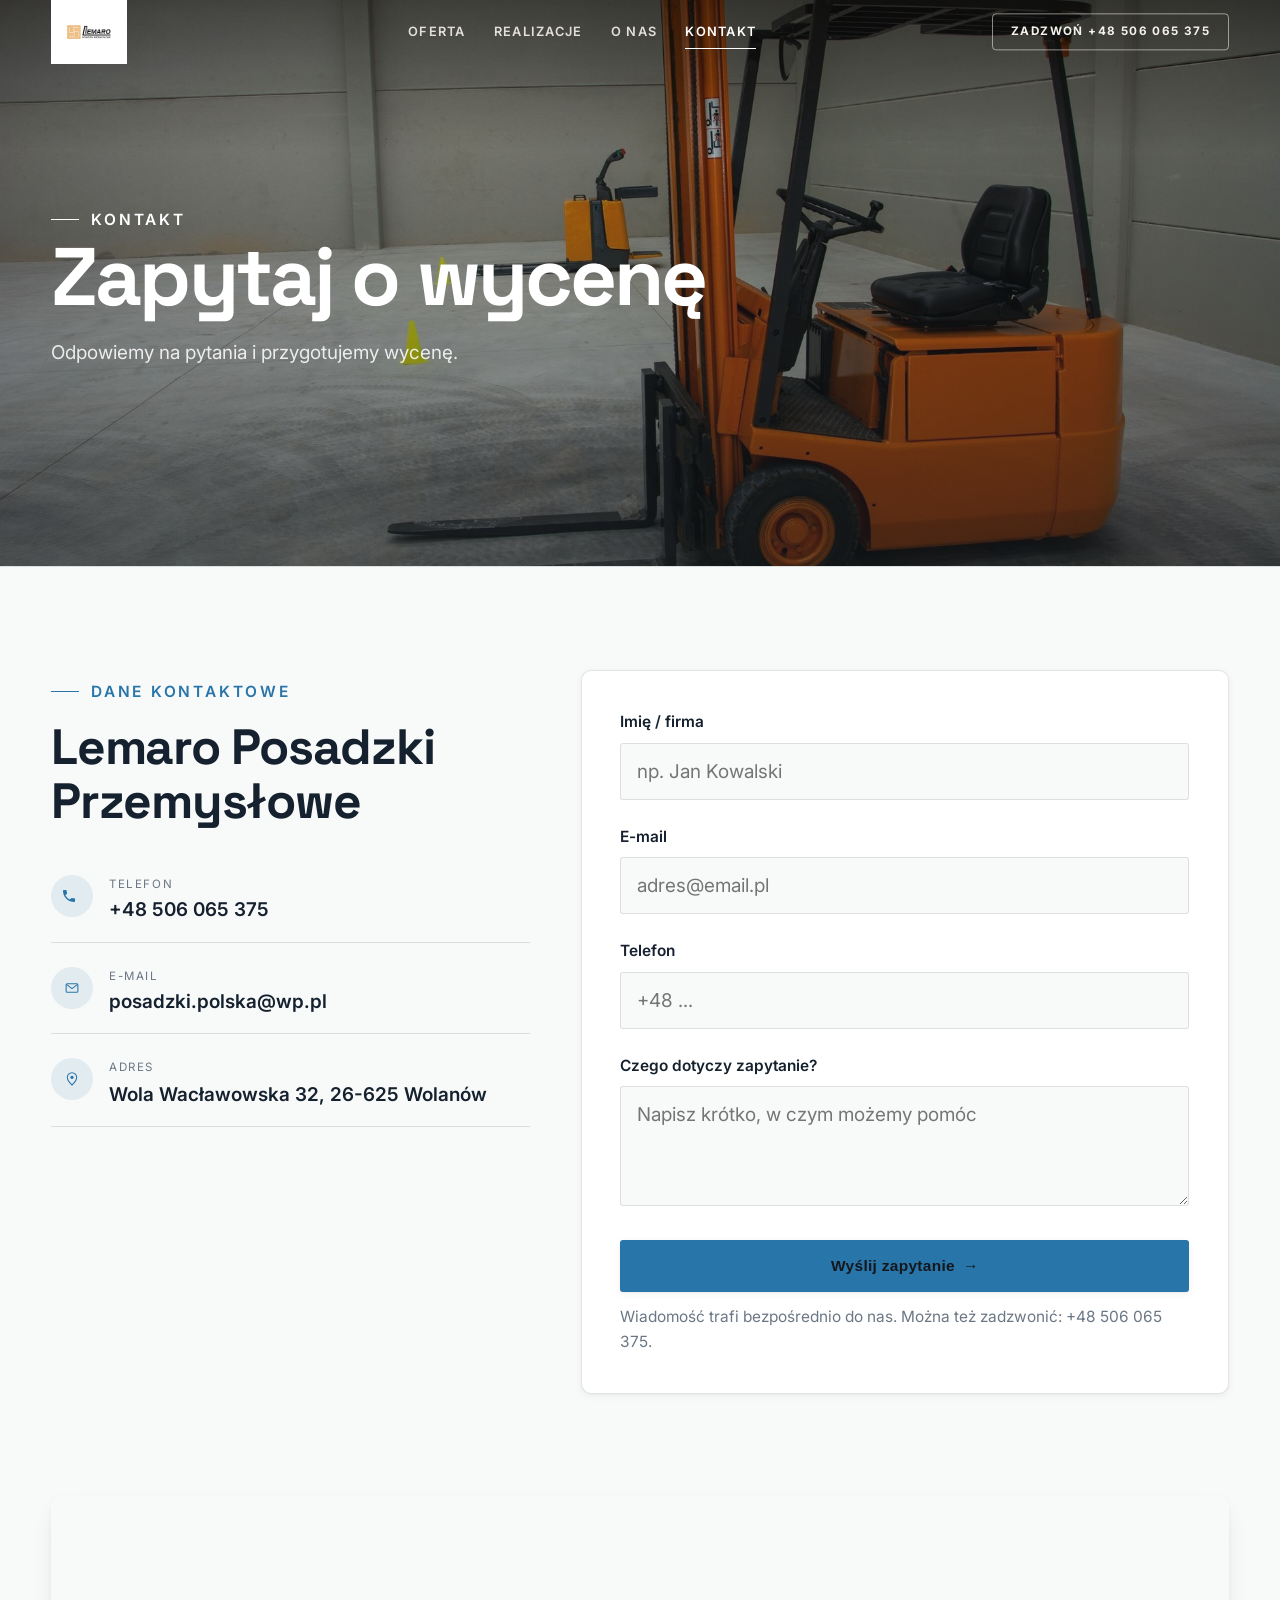
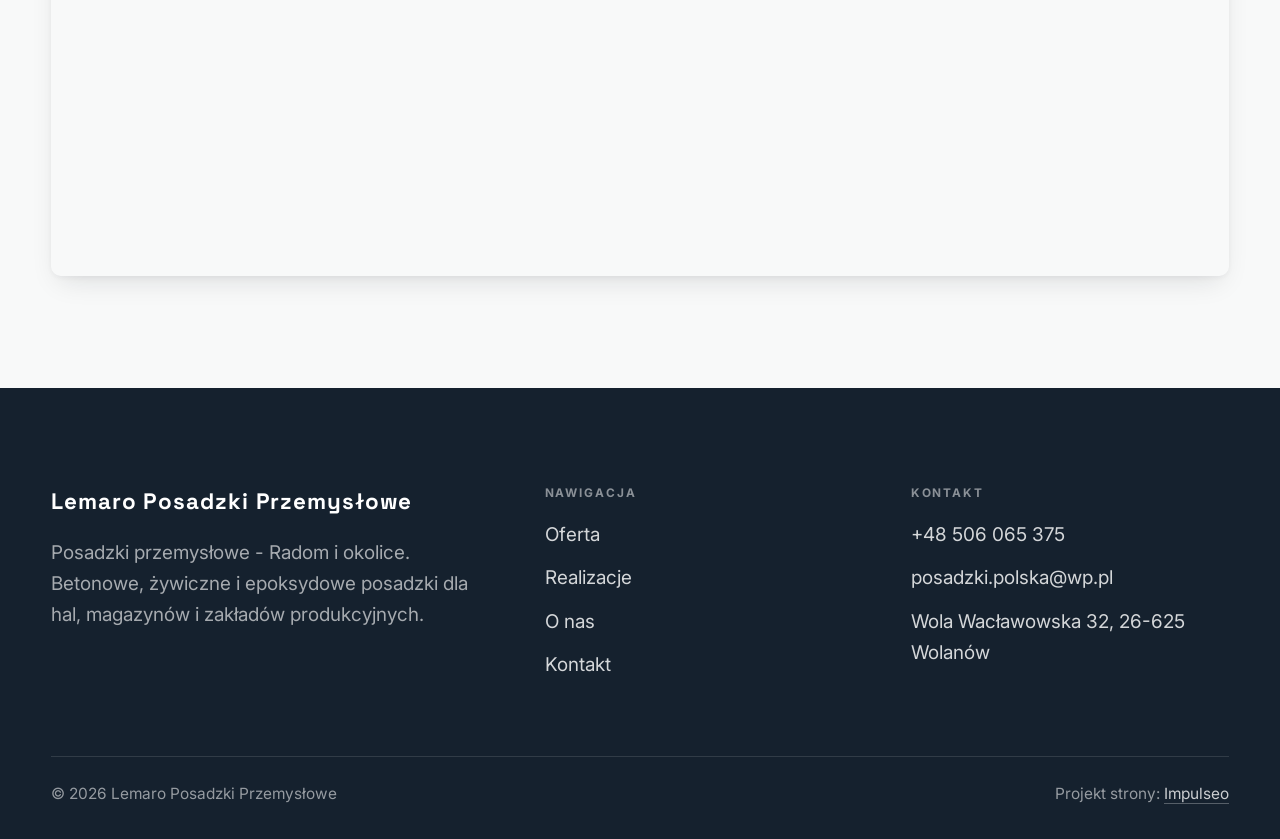
==== commit d6c969a6: "Stopka: podpis Impulseo z linkiem + poprawka znikajacego napisu w naglowku" ====
--- a/kontakt.html
+++ b/kontakt.html
@@ -89,7 +89,7 @@
     </div>
     <div class="foot-bot">
       <span>© 2026 Lemaro Posadzki Przemysłowe</span>
-      <span>Projekt strony: Krzysztof Brzeziński</span>
+      <span>Projekt strony: <a class="foot-credit" href="https://impulseo.pl" target="_blank" rel="noopener">Impulseo</a></span>
     </div>
   </div>
 </footer>
--- a/assets/styles.css
+++ b/assets/styles.css
@@ -1,7 +1,7 @@
 /* ============================================================
    STOLBASZ — premium, architektoniczny B2B fit-out
    Jasna paleta, zero brązu. System wg premium-web-craft.
-   Projekt strony: Krzysztof Brzeziński
+   Projekt strony: Impulseo (impulseo.pl)
    ============================================================ */
 
 :root{
@@ -625,3 +625,64 @@
 
 /* === auto-paleta ze zdjęć klienta (dopasowanie do estetyki socials) === */
 :root{--accent:#2875A9;--accent-d:#1A5984;--accent-soft:rgba(40,117,169,0.10);--paper:#F8F9F9;--paper-2:#EDEFEF;--paper-3:#E5E7E8;}
+
+/* === HERO-FIT (29.07.2026) — hero DOPASOWUJE SIĘ do wysokości okna =========================
+   Zgłoszenie K. 29.07: na jego laptopie przyciski CTA w hero były ucięte dolną krawędzią
+   (Modern House). Pomiar headless (1512x879 → realny widok 792 px): dolna krawędź CTA
+   wypadała 123 px POD ekranem. Nawet przy maksymalnym oknie (982) było -20 px.
+
+   DLACZEGO POPRZEDNI FIX NIE DZIAŁAŁ: 27.07 dołożyliśmy @media(max-height:820px) — próg.
+   Widok K. ma ~792-895 px, czyli TUŻ NAD progiem → reguła w ogóle się nie włączała.
+   Progi są kruche: każdy inny laptop/dok/pasek zakładek przesuwa granicę.
+
+   ROZWIĄZANIE: zero progów. Każdy rozmiar, który decyduje o wysokości hero (typografia,
+   odstępy, padding), dostaje `min(dotychczasowa-wartość, X svh)` — czyli na wysokim ekranie
+   nic się nie zmienia, a im niższe okno, tym płynniej mniejsze. Treści NIE ucinamy.
+
+   Doklejane na SAM KONIEC styles.css (po motion) → wygrywa kaskadę, nie rusza reguł w miejscu.
+   Weryfikacja: tools-retrofit/measure_fold.py (mierzy zapas pod CTA dla 720/800/879/982). */
+
+/* ---------- HERO KINOWY (strona główna, rodziny „editorial") ---------- */
+.hero-cine .wrap{padding-block:min(var(--space-8),4svh)}
+.hero-cine .eyebrow{margin-bottom:min(var(--space-5),2svh)}
+.hero-cine h1{font-size:min(clamp(2.9rem,2rem + 4.4vw,5.2rem),7.6svh);
+  margin-bottom:min(var(--space-5),2.4svh)}
+.hero-cine .lead{font-size:min(1.125rem,2.3svh);line-height:1.55;
+  margin-bottom:min(var(--space-7),3.2svh)}
+
+/* ---------- HERO FACHOWCY — wariant A (pełny ekran) ---------- */
+.hf-panel{padding-top:min(clamp(6.5rem,13vh,9rem),11svh);
+  padding-bottom:min(clamp(2.6rem,6vh,3.6rem),4svh)}
+.hf-title{font-size:min(clamp(2.3rem,1.6rem + 3.2vw,4.3rem),7svh);
+  margin-top:min(var(--space-4),1.8svh);margin-bottom:min(var(--space-4),1.8svh)}
+.hf-lead{font-size:min(1.18rem,2.3svh);line-height:1.5}
+.hf-phone{margin-top:min(var(--space-6),2.8svh);margin-bottom:min(var(--space-5),2.2svh)}
+.hf-phone-num{font-size:min(clamp(2rem,1.5rem + 2.4vw,3.05rem),5.2svh)}
+.hf-trust{margin-top:min(var(--space-6),2.6svh);padding-top:min(var(--space-4),1.6svh)}
+
+/* Telefon: tam liczy się czytelność, nie upychanie — skalowanie wysokością wyłączone,
+   bo przy 844 px wysokości ekranu svh-limity zaczęłyby zmniejszać tekst bez potrzeby. */
+@media(max-width:680px){
+  .hero-cine h1{font-size:clamp(1.9rem,1.15rem + 4.4vw,2.7rem)}
+  .hero-cine .lead{font-size:.98rem}
+  .hf-title{font-size:clamp(2.1rem,1.6rem + 3.2vw,3rem)}
+  .hf-lead{font-size:1rem}
+  .hf-phone-num{font-size:clamp(1.9rem,1.5rem + 2.4vw,2.5rem)}
+}
+/* === /HERO-FIT === */
+
+
+/* ====== IMPULSEO-FIX-20260731 ======================================================
+   1) PODPIS w stopce jest teraz linkiem do impulseo.pl - ma być widocznie klikalny.
+   2) ŻYWY NAGŁÓWEK: warstwa przenikających kadrów (.mt-hero-layer) miała z-index:1, więc
+      lądowała NAD przyciemnieniem hero, a w rodzinie „fachowcy" nawet nad panelem z tekstem
+      (.hf-panel nie miał własnego z-index). Efekt: przy zmianie zdjęcia napis znikał i wracał.
+      Teraz warstwa idzie tam, gdzie zdjęcie tła (z-index:-2), a treść nagłówka dostaje twardy
+      z-index:3. Zmieniają się WYŁĄCZNIE zdjęcia w tle - napis stoi nieruchomo.
+      (hero-cine celowo pominięte: tam img ma z-index:0 i układ był poprawny.) */
+.foot-bot a.foot-credit{color:rgba(255,255,255,.78);text-decoration:none;border-bottom:1px solid rgba(255,255,255,.28)}
+.foot-bot a.foot-credit:hover{color:#fff;border-bottom-color:#fff}
+.hero-fach > img.mt-hero-layer,.hero-gastro > img.mt-hero-layer,.hero-auto > img.mt-hero-layer,
+.hero-dom > img.mt-hero-layer,.hero-studio > img.mt-hero-layer{z-index:-2}
+.hf-panel,.hf-inner,.hd-panel,.hk-panel,.ha-inner,.hs-inner,.hg-inner{position:relative;z-index:3}
+/* ====== koniec IMPULSEO-FIX-20260731 ====== */
